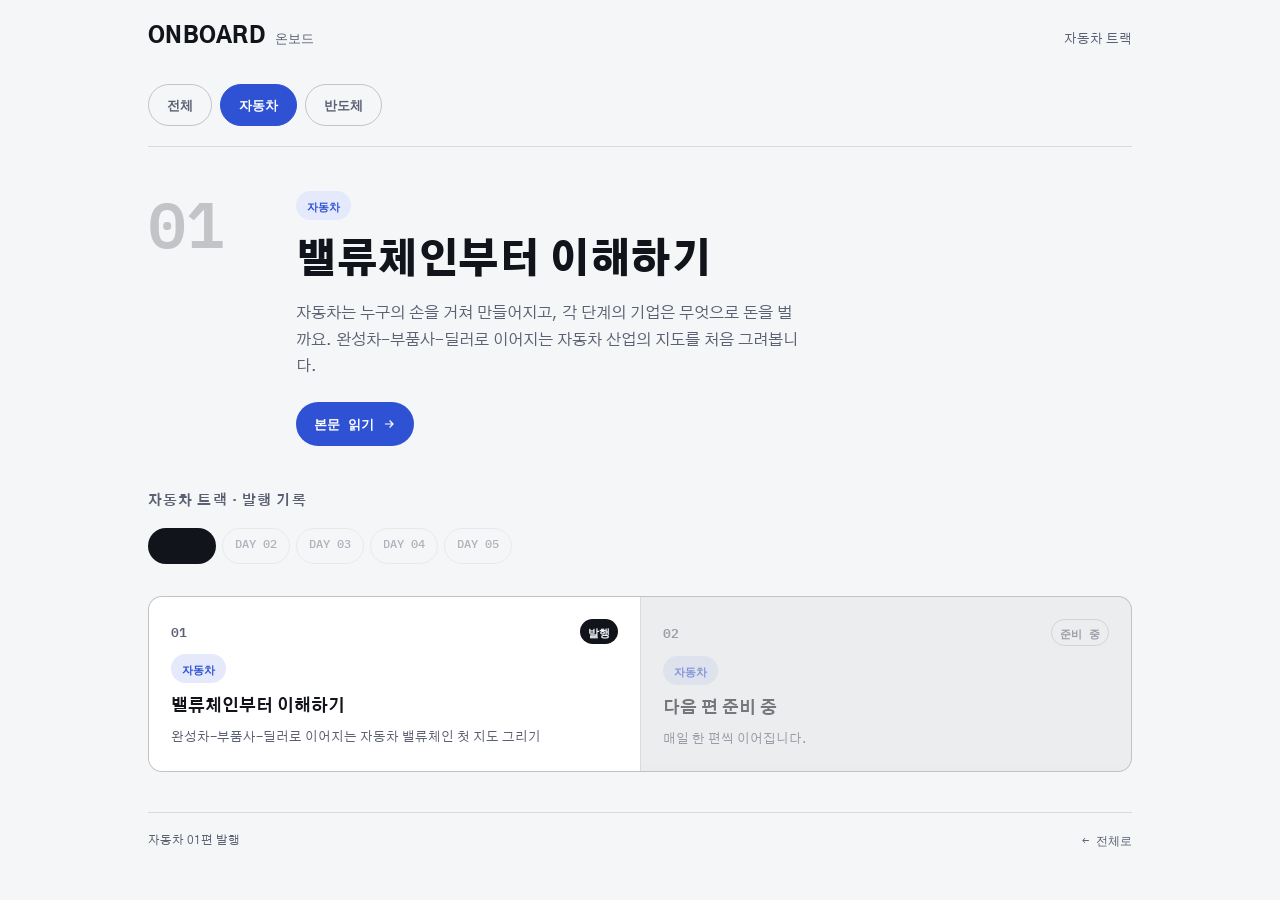
==== auto/index.html @ 3aa104f8 "자동차/반도체 콘텐츠를 완전히 분리된 트랙으로 재구성 - 전체 필터 대신 /auto, /semi 실제 경로 분리 - 트랙별 독립 아카이브(index.html)와 Day1 본문 - " ====
<!doctype html>
<html lang="ko">
<head>
<meta charset="utf-8">
<meta name="viewport" content="width=device-width, initial-scale=1">
<title>자동차 — 온보드</title>
<meta name="description" content="완성차, 부품사, 딜러 — 자동차 산업이 돌아가는 방식을 매일 하나씩 정리합니다.">
<meta property="og:title" content="자동차 — 온보드">
<meta property="og:description" content="완성차, 부품사, 딜러 — 자동차 산업이 돌아가는 방식을 매일 하나씩 정리합니다.">
<meta property="og:type" content="website">
<meta name="theme-color" content="#0B0D12">
<link rel="stylesheet" href="https://fonts.googleapis.com/css2?family=Gothic+A1:wght@400;500;700;900&family=IBM+Plex+Mono:wght@400;500;600&display=swap">
<link rel="stylesheet" href="../assets/style.css">
</head>
<body data-track="auto">

<div class="wrap">

  <header class="topbar">
    <div class="topbar-row">
      <div class="wordmark"><a href="../index.html">ONBOARD<span class="mono">온보드</span></a></div>
      <div class="tagline">자동차 트랙</div>
    </div>
    <nav class="trackbar" aria-label="트랙 선택">
      <a class="tracklink" href="../index.html">전체</a>
      <a class="tracklink t-auto" href="./index.html" aria-current="page">자동차</a>
      <a class="tracklink t-semi" href="../semi/index.html">반도체</a>
    </nav>
  </header>

  <section class="hero">
    <div class="hero-num">01</div>
    <div>
      <div class="pill-row"><span class="pill auto">자동차</span></div>
      <h1>밸류체인부터 이해하기</h1>
      <p class="hook">자동차는 누구의 손을 거쳐 만들어지고, 각 단계의 기업은 무엇으로 돈을 벌까요. 완성차-부품사-딜러로 이어지는 자동차 산업의 지도를 처음 그려봅니다.</p>
      <a class="cta" href="./day-01.html" style="background:var(--blue);color:#fff;">본문 읽기
        <svg viewBox="0 0 24 24" fill="none" stroke="currentColor" stroke-width="2"><path d="M5 12h14M13 6l6 6-6 6"/></svg>
      </a>
    </div>
  </section>

  <section class="archive" style="margin-top:40px;">
    <h2>자동차 트랙 · 발행 기록</h2>
    <div class="daytabs" style="margin-bottom:18px;">
      <a class="daytab done active" href="./day-01.html">DAY 01</a>
      <span class="daytab soon">DAY 02</span>
      <span class="daytab soon">DAY 03</span>
      <span class="daytab soon">DAY 04</span>
      <span class="daytab soon">DAY 05</span>
    </div>
    <div class="grid">
      <a class="card live" href="./day-01.html">
        <div class="card-top">
          <span class="card-num">01</span>
          <span class="status live">발행</span>
        </div>
        <div class="card-tags"><span class="pill auto">자동차</span></div>
        <h3>밸류체인부터 이해하기</h3>
        <p>완성차-부품사-딜러로 이어지는 자동차 밸류체인 첫 지도 그리기</p>
      </a>
      <div class="card soon">
        <div class="card-top"><span class="card-num">02</span><span class="status draft">준비 중</span></div>
        <div class="card-tags"><span class="pill auto">자동차</span></div>
        <h3>다음 편 준비 중</h3>
        <p>매일 한 편씩 이어집니다.</p>
      </div>
    </div>
  </section>

  <footer>
    <span>자동차 01편 발행</span>
    <a href="../index.html" class="mono">← 전체로</a>
  </footer>

</div>
</body>
</html>
---- assets/style.css ----
/* ONBOARD — shared design tokens & components
   자동차·반도체 산업 스터디 시리즈 (현대차그룹 저널 + SK하이닉스 뉴스룸 리서치 기반) */

:root{
  --bg:#F5F6F8;
  --surface:#FFFFFF;
  --surface-2:#ECEEF3;
  --paper:#12141C;
  --muted:#5B6072;
  --blue:#2F52D4;
  --blue-soft:#E4E9FC;
  --violet:#6E4FE0;
  --violet-soft:#ECE7FC;
  --line:rgba(18,20,28,0.12);
  --line-strong:rgba(18,20,28,0.22);
}
@media (prefers-color-scheme: dark){
  :root:not([data-theme="light"]){
    --bg:#0B0D12;
    --surface:#151824;
    --surface-2:#1D2130;
    --paper:#ECEEF3;
    --muted:#9096A8;
    --blue:#5C82FF;
    --blue-soft:#1B2544;
    --violet:#A587FF;
    --violet-soft:#241C3E;
    --line:rgba(236,238,243,0.12);
    --line-strong:rgba(236,238,243,0.22);
  }
}
:root[data-theme="dark"]{
  --bg:#0B0D12;
  --surface:#151824;
  --surface-2:#1D2130;
  --paper:#ECEEF3;
  --muted:#9096A8;
  --blue:#5C82FF;
  --blue-soft:#1B2544;
  --violet:#A587FF;
  --violet-soft:#241C3E;
  --line:rgba(236,238,243,0.12);
  --line-strong:rgba(236,238,243,0.22);
}

*{box-sizing:border-box;}
html,body{margin:0;padding:0;}
body{
  background:var(--bg);
  color:var(--paper);
  font-family:'Gothic A1','Malgun Gothic',sans-serif;
  -webkit-font-smoothing:antialiased;
  --accent:var(--blue);
  --accent-soft:var(--blue-soft);
}
body[data-track="semi"]{--accent:var(--violet);--accent-soft:var(--violet-soft);}
.mono{font-family:'IBM Plex Mono','SF Mono',monospace;font-variant-numeric:tabular-nums;}
a{color:inherit;text-decoration:none;}
img{max-width:100%;}

.wrap{max-width:1040px;margin:0 auto;padding:0 28px;}
.wrap-article{max-width:1040px;margin:0 auto;padding:0 28px;}
/* Text reads best narrow; tables/diagrams/charts/cards benefit from the full column,
   so only the running prose is capped — everything else uses the wide wrap-article. */
.article-body p,
.article-body ul,
.article-body ol,
.article-head .summary-block,
.callout{max-width:700px;}

/* ---------- topbar ---------- */
.topbar{border-bottom:1px solid var(--line);padding:22px 0 0;}
.topbar-row{display:flex;align-items:baseline;justify-content:space-between;gap:16px;flex-wrap:wrap;padding-bottom:18px;}
.wordmark{font-weight:900;font-size:22px;letter-spacing:0.02em;}
.wordmark a{display:inline-flex;align-items:baseline;}
.wordmark .mono{font-size:13px;font-weight:500;color:var(--muted);margin-left:10px;letter-spacing:0.01em;}
.tagline{font-size:13px;color:var(--muted);}

/* ---------- track nav (real pages, not a JS filter) ---------- */
.trackbar{display:flex;gap:8px;padding:16px 0 20px;}
.tracklink{
  font-family:'IBM Plex Mono',monospace;font-size:13px;font-weight:600;
  padding:9px 18px;border-radius:999px;border:1px solid var(--line-strong);color:var(--muted);
}
.tracklink[aria-current="page"]{background:var(--paper);color:var(--bg);border-color:var(--paper);}
.tracklink.t-auto[aria-current="page"]{background:var(--blue);border-color:var(--blue);color:#fff;}
.tracklink.t-semi[aria-current="page"]{background:var(--violet);border-color:var(--violet);color:#fff;}

.daytabs{display:flex;gap:6px;overflow-x:auto;padding-bottom:14px;}
.daytab{
  flex:none;font-family:'IBM Plex Mono',monospace;font-size:12px;font-weight:500;
  padding:7px 12px;border-radius:999px;border:1px solid var(--line);color:var(--muted);
  white-space:nowrap;
}
.daytab.active{background:var(--paper);color:var(--bg);border-color:var(--paper);font-weight:600;}
.daytab.done{color:var(--paper);border-color:var(--line-strong);}
.daytab.soon{opacity:0.45;cursor:default;}

/* ---------- hero (index) ---------- */
.hero{padding:44px 0 0;display:grid;grid-template-columns:120px 1fr;gap:28px;}
@media (max-width:640px){ .hero{grid-template-columns:1fr;} }
.hero-num{font-family:'IBM Plex Mono',monospace;font-size:64px;font-weight:600;color:var(--line-strong);line-height:1;}
.pill-row{display:flex;gap:8px;margin-bottom:16px;}
.pill{font-family:'IBM Plex Mono',monospace;font-size:11px;font-weight:600;padding:5px 11px;border-radius:999px;}
.pill.auto{background:var(--blue-soft);color:var(--blue);}
.pill.semi{background:var(--violet-soft);color:var(--violet);}
.pill.dim{opacity:0.28;}

.hero h1{font-size:clamp(26px,4vw,40px);font-weight:900;line-height:1.28;letter-spacing:-0.01em;margin:0 0 14px;text-wrap:balance;max-width:20ch;}
.hero .hook{font-size:15.5px;color:var(--muted);max-width:56ch;line-height:1.7;margin:0 0 22px;}
.cta{display:inline-flex;align-items:center;gap:8px;background:var(--paper);color:var(--bg);font-family:'IBM Plex Mono',monospace;font-size:13px;font-weight:600;padding:11px 18px;border-radius:999px;}
.cta svg{width:14px;height:14px;}

.divider{width:100%;height:34px;margin:34px 0 0;display:block;}

/* ---------- track hub cards (combined index) ---------- */
.trackhero-grid{display:grid;grid-template-columns:1fr 1fr;gap:1px;background:var(--line);border:1px solid var(--line);border-radius:14px;overflow:hidden;margin:36px 0 40px;}
@media (max-width:640px){ .trackhero-grid{grid-template-columns:1fr;} }
.trackhero-card{background:var(--surface);padding:28px 26px;display:flex;flex-direction:column;gap:12px;}
.trackhero-card .pill{align-self:flex-start;}
.trackhero-card h3{font-size:19px;font-weight:800;margin:0;text-wrap:balance;}
.trackhero-card p{font-size:13px;color:var(--muted);margin:0;line-height:1.6;}
.trackhero-card .cta{align-self:flex-start;margin-top:4px;background:var(--blue);color:#fff;}
.trackhero-card.semi .cta{background:var(--violet);}

/* ---------- archive grid ---------- */
.archive{padding:6px 0 40px;}
.archive > h2{margin:0 0 18px;font-size:14px;font-weight:700;text-transform:uppercase;letter-spacing:0.08em;color:var(--muted);}

.grid{display:grid;grid-template-columns:repeat(2,1fr);gap:1px;background:var(--line);border:1px solid var(--line);border-radius:14px;overflow:hidden;}
@media (max-width:680px){ .grid{grid-template-columns:1fr;} }
.card{background:var(--surface);padding:22px 22px 20px;display:flex;flex-direction:column;gap:10px;transition:background 0.15s ease;}
.card.live:hover{background:var(--surface-2);}
.card.soon{opacity:0.5;}
.card-top{display:flex;align-items:center;justify-content:space-between;}
.card-num{font-family:'IBM Plex Mono',monospace;font-size:13px;font-weight:600;color:var(--muted);}
.status{font-family:'IBM Plex Mono',monospace;font-size:10.5px;font-weight:600;padding:3px 8px;border-radius:999px;}
.status.live{background:var(--paper);color:var(--bg);}
.status.draft{border:1px solid var(--line-strong);color:var(--muted);}
.card-tags{display:flex;gap:6px;}
.card h3{font-size:16.5px;font-weight:700;line-height:1.4;margin:2px 0 0;text-wrap:balance;}
.card p{font-size:13px;color:var(--muted);line-height:1.6;margin:0;}

footer{border-top:1px solid var(--line);padding:20px 0 40px;font-size:12px;color:var(--muted);display:flex;justify-content:space-between;flex-wrap:wrap;gap:8px;}

/* ---------- flow diagram ---------- */
.flow{display:flex;align-items:stretch;gap:0;overflow-x:auto;padding-bottom:20px;margin-bottom:4px;scrollbar-width:thin;}
.flow::-webkit-scrollbar{height:6px;}
.flow::-webkit-scrollbar-thumb{background:var(--line-strong);border-radius:3px;}
.flow::-webkit-scrollbar-track{background:transparent;}
.flow.vertical{flex-direction:column;align-items:flex-start;overflow-x:visible;}
.flownode{
  flex:none;min-width:128px;background:var(--surface);border:1px solid var(--line-strong);
  border-radius:10px;padding:12px 14px;font-size:12.5px;font-weight:600;line-height:1.4;
  display:flex;align-items:center;cursor:default;position:relative;
}
.flow.vertical .flownode{min-width:0;width:auto;}
.flownode.auto{border-color:var(--blue);}
.flownode.semi{border-color:var(--violet);}
.flowarrow{flex:none;width:26px;display:flex;align-items:center;justify-content:center;color:var(--line-strong);}
.flow.vertical .flowarrow{width:auto;height:22px;padding-left:20px;}
.flowarrow svg{width:16px;height:16px;}
.flow.vertical .flowarrow svg{transform:rotate(90deg);}

#vizTooltip{
  position:fixed;pointer-events:none;background:var(--paper);color:var(--bg);font-size:12px;line-height:1.5;
  padding:8px 11px;border-radius:8px;max-width:240px;opacity:0;transform:translateY(4px);
  transition:opacity 0.12s ease, transform 0.12s ease;z-index:50;
}
#vizTooltip.show{opacity:1;transform:translateY(0);}

/* ---------- bar chart ---------- */
.barchart{display:flex;flex-direction:column;gap:10px;max-width:560px;}
.barrow{display:grid;grid-template-columns:104px 1fr 48px;align-items:center;gap:10px;}
.barname{font-size:12.5px;color:var(--paper);font-weight:500;}
.bartrack{position:relative;height:24px;background:var(--surface-2);border-radius:4px;overflow:hidden;}
.barfill{position:absolute;left:0;top:0;bottom:0;background:var(--muted);opacity:0.4;border-radius:0 4px 4px 0;}
.barfill.lead{background:var(--accent);opacity:1;}
.barval{font-family:'IBM Plex Mono',monospace;font-size:12.5px;color:var(--muted);text-align:right;font-variant-numeric:tabular-nums;}
.barrow.lead .barval{color:var(--accent);font-weight:600;}
.barsource{font-size:11px;color:var(--muted);margin-top:8px;}

/* ---------- model cards ---------- */
.modelgrid{display:grid;grid-template-columns:repeat(4,1fr);gap:1px;background:var(--line);border:1px solid var(--line);border-radius:12px;overflow:hidden;}
@media (max-width:720px){ .modelgrid{grid-template-columns:repeat(2,1fr);} }
.modelcard{background:var(--surface);padding:18px 16px;display:flex;flex-direction:column;gap:8px;}
.modelcard .micon{width:26px;height:26px;color:var(--blue);}
.modelcard.semi-m .micon{color:var(--violet);}
.modelcard h4{font-size:13.5px;font-weight:700;margin:0;}
.modelcard p{font-size:11.5px;color:var(--muted);line-height:1.55;margin:0;}
.modelcard .mex{font-family:'IBM Plex Mono',monospace;font-size:10px;color:var(--muted);}

/* ---------- article ---------- */
.article-head{padding:40px 0 26px;border-bottom:1px solid var(--line);}
.article-head .backlink{font-family:'IBM Plex Mono',monospace;font-size:12px;color:var(--muted);display:inline-flex;align-items:center;gap:6px;margin-bottom:22px;}
.article-head .backlink svg{width:13px;height:13px;}
.article-head h1{font-size:clamp(24px,4.2vw,34px);font-weight:900;line-height:1.35;letter-spacing:-0.01em;margin:0 0 16px;text-wrap:balance;}
.summary-block{background:var(--surface);border:1px solid var(--line);border-left:3px solid var(--accent);border-radius:8px;padding:16px 18px;font-size:13.5px;color:var(--muted);line-height:1.8;}
.summary-block b{color:var(--paper);}
.summary-block .meta{font-family:'IBM Plex Mono',monospace;font-size:11px;color:var(--muted);margin-bottom:8px;}

.article-body{padding:34px 0 60px;font-size:15.5px;line-height:1.85;}
.article-body p{margin:0 0 18px;}
.article-body h2{
  display:flex;align-items:center;gap:10px;font-size:13px;font-weight:700;text-transform:uppercase;
  letter-spacing:0.08em;color:var(--muted);margin:44px 0 20px;padding-top:26px;border-top:1px solid var(--line);
}
.article-body h2:first-of-type{padding-top:0;border-top:none;margin-top:0;}
.article-body h2 .secnum{font-family:'IBM Plex Mono',monospace;color:var(--blue);}
.article-body h2.semi-h .secnum{color:var(--violet);}
.article-body h3{font-size:17px;font-weight:700;margin:32px 0 12px;}
.article-body h3:first-of-type{margin-top:0;}
.article-body ul, .article-body ol{margin:0 0 18px;padding-left:22px;}
.article-body li{margin:0 0 8px;}
.article-body b{color:var(--paper);}
.article-body .vizcap{font-size:12px;color:var(--muted);margin:0 0 20px;}

.callout{
  background:var(--surface);border:1px solid var(--line);border-left:3px solid var(--accent);
  border-radius:8px;padding:16px 18px;margin:0 0 22px;font-size:14px;line-height:1.75;
}
.callout .cap{font-family:'IBM Plex Mono',monospace;font-size:11px;font-weight:600;color:var(--muted);text-transform:uppercase;letter-spacing:0.06em;margin-bottom:8px;display:block;}

table.data-table{width:100%;border-collapse:collapse;margin:0 0 22px;font-size:13.5px;}
table.data-table th, table.data-table td{text-align:left;padding:10px 12px;border-bottom:1px solid var(--line);vertical-align:top;}
table.data-table th{font-family:'IBM Plex Mono',monospace;font-size:11px;color:var(--muted);font-weight:600;text-transform:uppercase;letter-spacing:0.04em;}
table.data-table td{color:var(--muted);}
table.data-table td:first-child{color:var(--paper);font-weight:600;}
.table-scroll{overflow-x:auto;margin:0 0 22px;}
.table-scroll table.data-table{margin:0;}

.summary-card{background:var(--surface);border:1px solid var(--line);border-radius:10px;padding:20px 22px;margin:0 0 8px;max-width:700px;}
.summary-card ul{max-width:none;}
.summary-card ul{margin:0;padding-left:0;list-style:none;}
.summary-card li{position:relative;padding-left:20px;margin-bottom:10px;font-size:14px;line-height:1.7;}
.summary-card li:before{content:"";position:absolute;left:0;top:9px;width:6px;height:6px;border-radius:50%;background:var(--accent);}
.summary-card li:last-child{margin-bottom:0;}

.refs{font-size:12.5px;color:var(--muted);line-height:1.9;padding-left:0;list-style:none;}
.refs li{padding-left:16px;position:relative;}
.refs li:before{content:"—";position:absolute;left:0;color:var(--line-strong);}
.refs a{text-decoration:underline;text-underline-offset:2px;text-decoration-color:var(--line-strong);}
.refs a:hover{color:var(--blue);}
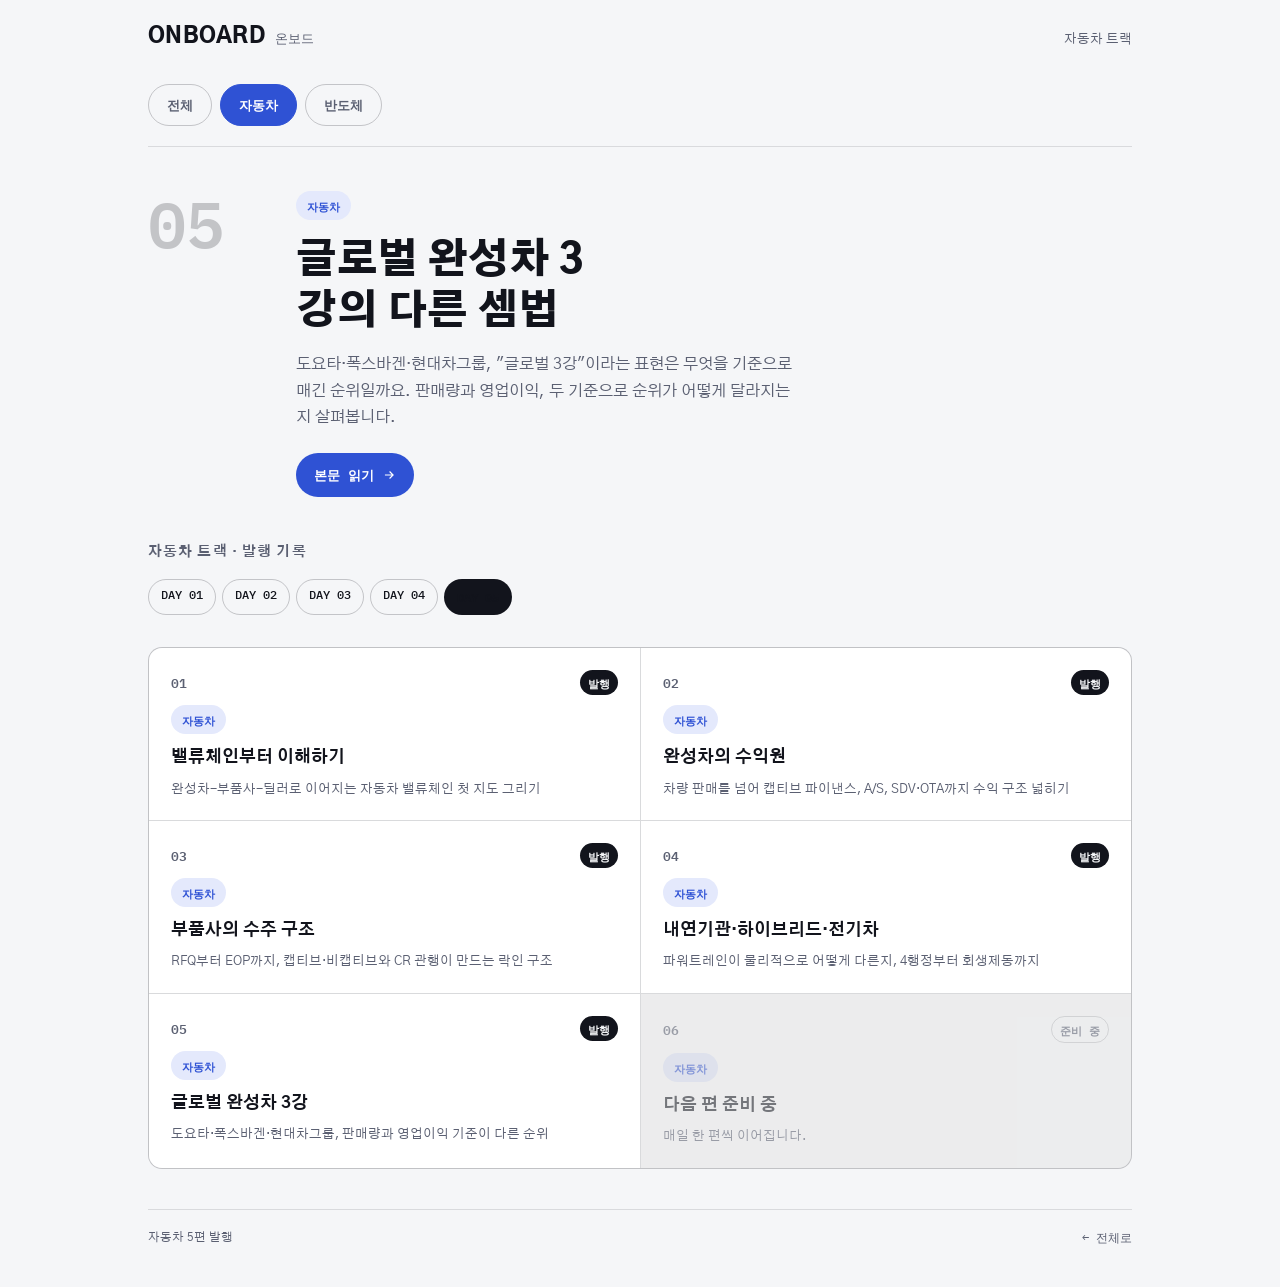
==== commit d52caa64: "Day 2~5 자동차/반도체 트랙 콘텐츠 릴리즈 - 자동차: 완성차 수익원, 부품사 수주구조, 파워트레인 해부, 글로벌 3강 비교 - 반도체: 메모리 vs 시스템반도체, 팹리스/파" ====
--- a/auto/index.html
+++ b/auto/index.html
@@ -29,12 +29,12 @@
   </header>
 
   <section class="hero">
-    <div class="hero-num">01</div>
+    <div class="hero-num">05</div>
     <div>
       <div class="pill-row"><span class="pill auto">자동차</span></div>
-      <h1>밸류체인부터 이해하기</h1>
-      <p class="hook">자동차는 누구의 손을 거쳐 만들어지고, 각 단계의 기업은 무엇으로 돈을 벌까요. 완성차-부품사-딜러로 이어지는 자동차 산업의 지도를 처음 그려봅니다.</p>
-      <a class="cta" href="./day-01.html" style="background:var(--blue);color:#fff;">본문 읽기
+      <h1>글로벌 완성차 3강의 다른 셈법</h1>
+      <p class="hook">도요타·폭스바겐·현대차그룹, "글로벌 3강"이라는 표현은 무엇을 기준으로 매긴 순위일까요. 판매량과 영업이익, 두 기준으로 순위가 어떻게 달라지는지 살펴봅니다.</p>
+      <a class="cta" href="./day-05.html" style="background:var(--blue);color:#fff;">본문 읽기
         <svg viewBox="0 0 24 24" fill="none" stroke="currentColor" stroke-width="2"><path d="M5 12h14M13 6l6 6-6 6"/></svg>
       </a>
     </div>
@@ -43,24 +43,45 @@
   <section class="archive" style="margin-top:40px;">
     <h2>자동차 트랙 · 발행 기록</h2>
     <div class="daytabs" style="margin-bottom:18px;">
-      <a class="daytab done active" href="./day-01.html">DAY 01</a>
-      <span class="daytab soon">DAY 02</span>
-      <span class="daytab soon">DAY 03</span>
-      <span class="daytab soon">DAY 04</span>
-      <span class="daytab soon">DAY 05</span>
+      <a class="daytab done" href="./day-01.html">DAY 01</a>
+      <a class="daytab done" href="./day-02.html">DAY 02</a>
+      <a class="daytab done" href="./day-03.html">DAY 03</a>
+      <a class="daytab done" href="./day-04.html">DAY 04</a>
+      <a class="daytab done active" href="./day-05.html">DAY 05</a>
     </div>
     <div class="grid">
       <a class="card live" href="./day-01.html">
-        <div class="card-top">
-          <span class="card-num">01</span>
-          <span class="status live">발행</span>
-        </div>
+        <div class="card-top"><span class="card-num">01</span><span class="status live">발행</span></div>
         <div class="card-tags"><span class="pill auto">자동차</span></div>
         <h3>밸류체인부터 이해하기</h3>
         <p>완성차-부품사-딜러로 이어지는 자동차 밸류체인 첫 지도 그리기</p>
       </a>
+      <a class="card live" href="./day-02.html">
+        <div class="card-top"><span class="card-num">02</span><span class="status live">발행</span></div>
+        <div class="card-tags"><span class="pill auto">자동차</span></div>
+        <h3>완성차의 수익원</h3>
+        <p>차량 판매를 넘어 캡티브 파이낸스, A/S, SDV·OTA까지 수익 구조 넓히기</p>
+      </a>
+      <a class="card live" href="./day-03.html">
+        <div class="card-top"><span class="card-num">03</span><span class="status live">발행</span></div>
+        <div class="card-tags"><span class="pill auto">자동차</span></div>
+        <h3>부품사의 수주 구조</h3>
+        <p>RFQ부터 EOP까지, 캡티브·비캡티브와 CR 관행이 만드는 락인 구조</p>
+      </a>
+      <a class="card live" href="./day-04.html">
+        <div class="card-top"><span class="card-num">04</span><span class="status live">발행</span></div>
+        <div class="card-tags"><span class="pill auto">자동차</span></div>
+        <h3>내연기관·하이브리드·전기차</h3>
+        <p>파워트레인이 물리적으로 어떻게 다른지, 4행정부터 회생제동까지</p>
+      </a>
+      <a class="card live" href="./day-05.html">
+        <div class="card-top"><span class="card-num">05</span><span class="status live">발행</span></div>
+        <div class="card-tags"><span class="pill auto">자동차</span></div>
+        <h3>글로벌 완성차 3강</h3>
+        <p>도요타·폭스바겐·현대차그룹, 판매량과 영업이익 기준이 다른 순위</p>
+      </a>
       <div class="card soon">
-        <div class="card-top"><span class="card-num">02</span><span class="status draft">준비 중</span></div>
+        <div class="card-top"><span class="card-num">06</span><span class="status draft">준비 중</span></div>
         <div class="card-tags"><span class="pill auto">자동차</span></div>
         <h3>다음 편 준비 중</h3>
         <p>매일 한 편씩 이어집니다.</p>
@@ -69,7 +90,7 @@
   </section>
 
   <footer>
-    <span>자동차 01편 발행</span>
+    <span>자동차 5편 발행</span>
     <a href="../index.html" class="mono">← 전체로</a>
   </footer>
 
--- a/assets/style.css
+++ b/assets/style.css
@@ -60,13 +60,8 @@
 
 .wrap{max-width:1040px;margin:0 auto;padding:0 28px;}
 .wrap-article{max-width:1040px;margin:0 auto;padding:0 28px;}
-/* Text reads best narrow; tables/diagrams/charts/cards benefit from the full column,
-   so only the running prose is capped — everything else uses the wide wrap-article. */
-.article-body p,
-.article-body ul,
-.article-body ol,
-.article-head .summary-block,
-.callout{max-width:700px;}
+/* Article content uses the full wrap-article column — same width as the
+   header/footer — for text and visualizations alike. No separate narrow cap. */
 
 /* ---------- topbar ---------- */
 .topbar{border-bottom:1px solid var(--line);padding:22px 0 0;}
@@ -92,7 +87,7 @@
   padding:7px 12px;border-radius:999px;border:1px solid var(--line);color:var(--muted);
   white-space:nowrap;
 }
-.daytab.active{background:var(--paper);color:var(--bg);border-color:var(--paper);font-weight:600;}
+.daytab.active{background:#12141C;color:#fff;border-color:#12141C;font-weight:600;}
 .daytab.done{color:var(--paper);border-color:var(--line-strong);}
 .daytab.soon{opacity:0.45;cursor:default;}
 
@@ -229,7 +224,7 @@
 .table-scroll{overflow-x:auto;margin:0 0 22px;}
 .table-scroll table.data-table{margin:0;}
 
-.summary-card{background:var(--surface);border:1px solid var(--line);border-radius:10px;padding:20px 22px;margin:0 0 8px;max-width:700px;}
+.summary-card{background:var(--surface);border:1px solid var(--line);border-radius:10px;padding:20px 22px;margin:0 0 8px;}
 .summary-card ul{max-width:none;}
 .summary-card ul{margin:0;padding-left:0;list-style:none;}
 .summary-card li{position:relative;padding-left:20px;margin-bottom:10px;font-size:14px;line-height:1.7;}
